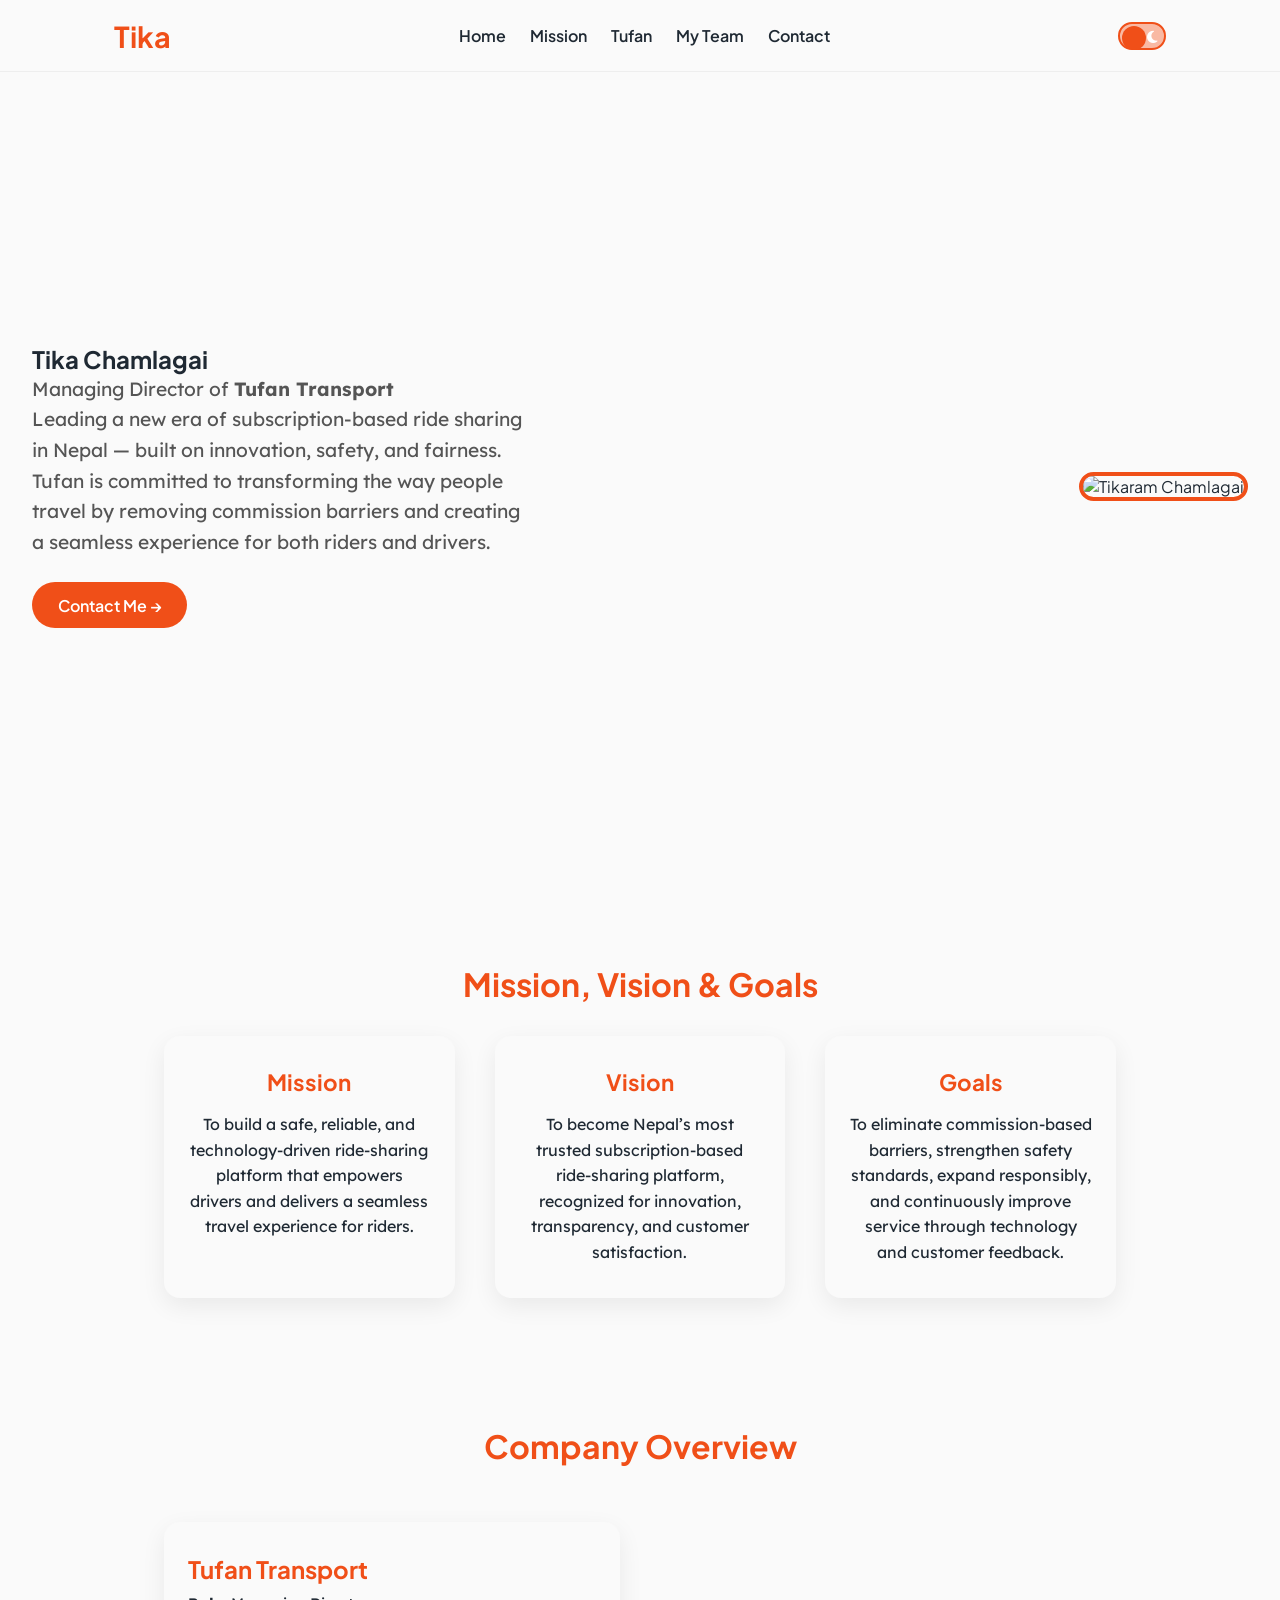
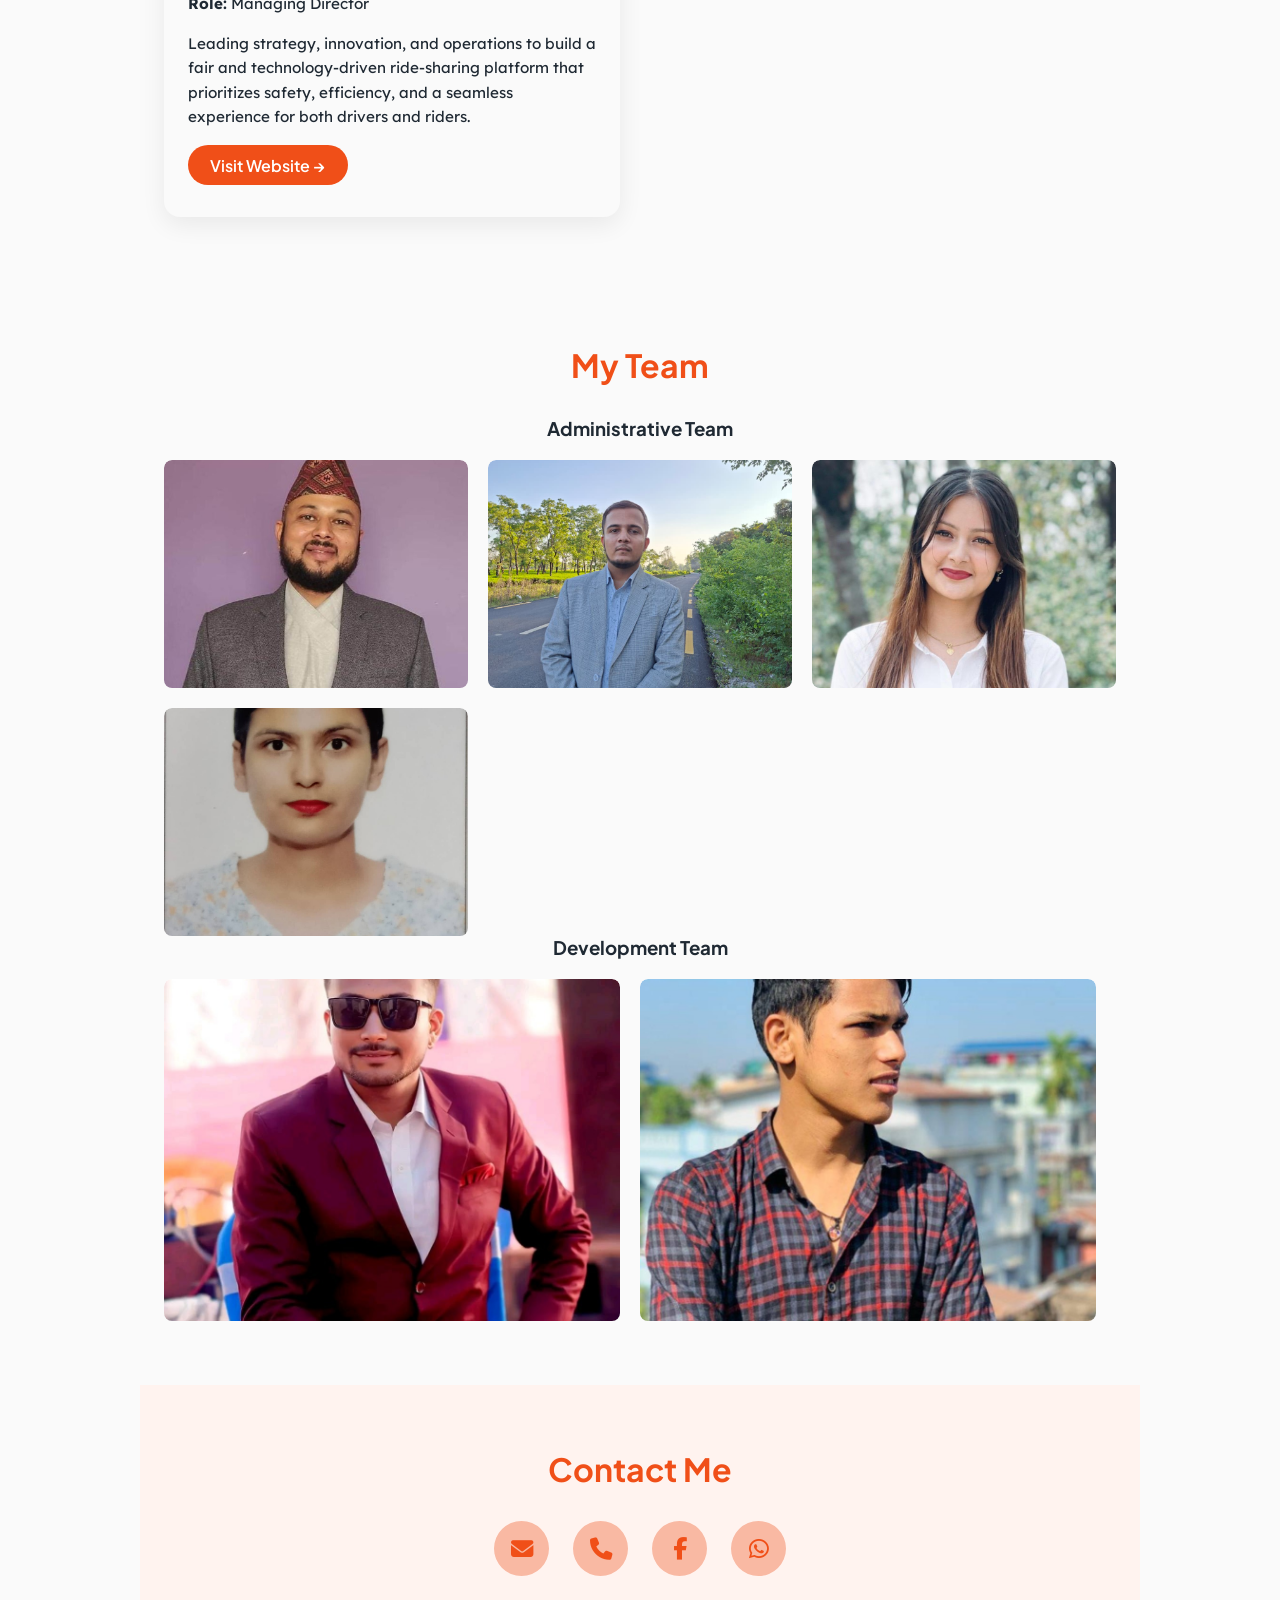
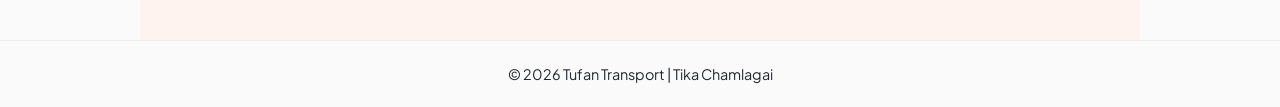
==== Tikaram-Portfolio/html/index.html @ cb4c6629 "Add files via upload" ====
<!DOCTYPE html>
<html lang="en">
<head>
<meta charset="UTF-8">
<meta name="viewport" content="width=device-width, initial-scale=1.0">
<title>Tika Chamlagai | Managing Director</title>

<link href="https://fonts.googleapis.com/css2?family=Plus+Jakarta+Sans:wght@400;600;700&family=Lexend:wght@400;500&display=swap" rel="stylesheet">

<link rel="stylesheet" href="https://cdnjs.cloudflare.com/ajax/libs/font-awesome/6.5.0/css/all.min.css">

<link rel="stylesheet" href="../css/style.css">
</head>

<body>

<header>
<nav class="navbar">

<a href="#home" class="logo">Tika</a>

<div class="menu-toggle" id="menu-toggle">
<span></span>
<span></span>
<span></span>
</div>

<ul class="nav-links" id="nav-links">

<li><a href="#home">Home</a></li>
<li><a href="#mission">Mission</a></li>
<li><a href="#admin">Tufan</a></li>
<li><a href="#team">My Team</a></li>
<li><a href="#contact">Contact</a></li>

<!-- MOBILE THEME TOGGLE -->
<li class="mobile-theme">
<div class="theme-toggle" id="theme-toggle">
<span class="sun"><i class="fas fa-sun"></i></span>
<span class="moon"><i class="fas fa-moon"></i></span>
<div class="toggle-circle"></div>
</div>
</li>

</ul>

<!-- DESKTOP THEME TOGGLE -->
<div class="theme-toggle desktop-toggle" id="theme-toggle">
<span class="sun"><i class="fas fa-sun"></i></span>
<span class="moon"><i class="fas fa-moon"></i></span>
<div class="toggle-circle"></div>
</div>

</nav>
</header>

<section id="home" class="hero-md">
<div class="hero-content">
<h1>Tika Chamlagai</h1>

<p class="hero-description">
Managing Director of <strong>Tufan Transport</strong><br>Leading a new era of subscription-based ride sharing in Nepal — built on innovation, safety, and fairness.

Tufan is committed to transforming the way people travel by removing commission barriers and creating a seamless experience for both riders and drivers.
</p>

<a href="#contact" class="hero-btn">Contact Me →</a>
</div>

<div class="hero-image">
<img src="../../images/tika.jpeg" alt="Tikaram Chamlagai">
</div>
</section>

<section id="mission" class="section reveal">

<h2>Mission, Vision & Goals</h2>

<div class="mission-grid">

<div class="mission-card">
<h3>Mission</h3>
<p>To build a safe, reliable, and technology-driven ride-sharing platform that empowers drivers and delivers a seamless travel experience for riders.</p>
</div>

<div class="mission-card">
<h3>Vision</h3>
<p>To become Nepal’s most trusted subscription-based ride-sharing platform, recognized for innovation, transparency, and customer satisfaction.</p>
</div>

<div class="mission-card">
<h3>Goals</h3>
<p>To eliminate commission-based barriers, strengthen safety standards, expand responsibly, and continuously improve service through technology and customer feedback.</p>
</div>

</div>
</section>

<section id="admin" class="section reveal">

<h2>Company Overview</h2>

<div class="admin-grid">

<div class="admin-card">
<h3>Tufan Transport</h3>

<p><strong>Role:</strong> Managing Director</p>

<p>
Leading strategy, innovation, and operations to build a fair and technology-driven ride-sharing platform that prioritizes safety, efficiency, and a seamless experience for both drivers and riders.
</p>

<a href="https://mytufan.com/" target="_blank" class="admin-btn">Visit Website →</a>

</div>

</div>
</section>

<section id="team" class="section reveal">
  <h2>My Team</h2>

  <!-- Administrative Team -->
  <h3>Administrative Team</h3>
  <div class="team-grid admin-team">
  
    <div class="team-card">
      <a href="bhuwan.html">
        <img src="../images/bhuwan.jpeg" alt="Bhuwan Nepal">
        <div class="team-info">
          <h4>Bhuwan Nepal</h4>
          <p>CEO</p>
        </div>
      </a>
    </div>
    <div class="team-card">
      <a href="chetan.html">
        <img src="../images/chetan.jpeg" alt="Chetan Chamlagain">
        <div class="team-info">
          <h4>Chetan Chamlagain</h4>
          <p>COO</p>
        </div>
      </a>
    </div>
    <div class="team-card">
      <a href="samikshya.html">
        <img src="../images/samikshya.jpeg" alt="Samikshya Chamlagain">
        <div class="team-info">
          <h4>Samikshya Chamlagain</h4>
          <p>CMO</p>
        </div>
      </a>
    </div>
    <div class="team-card">
      <a href="binu.html">
        <img src="../images/binu.jpeg" alt="Binu Upreti">
        <div class="team-info">
          <h4>Binu Upreti</h4>
          <p>Manager</p>
        </div>
      </a>
    </div>
  </div>

  <!-- Development Team -->
<h3>Development Team</h3>
<div class="team-grid dev-team">
  <div class="team-card">
    <a href="sandip.html">
      <img src="../images/sandip.jpeg" alt="Sandip Chapagain">
      <div class="team-info">
        <h4>Sandip Chapagain</h4>
        <p>C. T. O.</p>
      </div>
    </a>
  </div>
  <div class="team-card">
    <a href="alish.html">
      <img src="../images/alish.jpeg" alt="Alish Karki">
      <div class="team-info">
        <h4>Alish Karki</h4>
        <p>C. I. O.</p>
      </div>
    </a>
  </div>
  <div class="team-card"></div>
</div>
</section>

<section id="contact" class="section alt reveal">

<h2>Contact Me</h2>

<div class="contact-right">

<div class="contact-item">
<a href="mailto:info@mytufan.com" class="contact-icon">
<i class="fas fa-envelope"></i>
</a>
</div>

<div class="contact-item">
<a href="tel:+9779764879895" class="contact-icon">
<i class="fas fa-phone"></i>
</a>
</div>

<div class="contact-item">
<a href="https://www.facebook.com/tika.chamlagai.97067" target="_blank" class="contact-icon">
<i class="fab fa-facebook-f"></i>
</a>
</div>

<div class="contact-item">
<a href="https://wa.me/9779764879895" target="_blank" class="contact-icon">
<i class="fab fa-whatsapp"></i>
</a>
</div>

</div>
</section>

<footer>
<p>© 2026 Tufan Transport | Tika Chamlagai</p>
</footer>

<script src="../js/script.js"></script>

</body>
</html>
---- Tikaram-Portfolio/css/style.css ----
/* =====================================================
   1. VARIABLES
===================================================== */
:root {
    --brand: #F04F18;
    --light: #FAFAFA;
    --soft: #F9B9A3;
    --dark: #1f2933;
    --nav-height: 72px;
    --transition-speed: 0.4s;
}

/* =====================================================
   2. RESET & GLOBAL
===================================================== */
* {
    margin: 0;
    padding: 0;
    box-sizing: border-box;
}

html {
    scroll-behavior: smooth;
}

body {
    font-family: 'Plus Jakarta Sans', sans-serif;
    background: var(--light);
    color: var(--dark);
    padding-top: var(--nav-height);
    transition: background var(--transition-speed) ease, color var(--transition-speed) ease;
}

/* =====================================================
   3. NAVBAR
===================================================== */
header {
    position: fixed;
    top: 0;
    width: 100%;
    height: var(--nav-height);
    background: var(--light);
    border-bottom: 1px solid #eee;
    z-index: 1000;
    transition: background var(--transition-speed) ease, border-color var(--transition-speed) ease;
}

.navbar {
    height: 100%;
    max-width: 1100px;
    margin: auto;
    padding: 0 1.5rem;
    display: flex;
    align-items: center;
    justify-content: space-between;
}

.logo {
    color: var(--brand);
    font-weight: 700;
    font-size: 1.8rem;
    transition: color var(--transition-speed) ease;
}

/* Remove underline from logo link in navbar */
.navbar .logo {
  text-decoration: none;
  color: var(--brand);  /* keeps the logo color consistent with navbar */
  font-weight: 700; /* optional: makes it stand out */
}


/* NAV LINKS */
.nav-links {
    list-style: none;
    display: flex;
    gap: 1.5rem;
}

.nav-links a {
    text-decoration: none;
    color: var(--dark);
    font-weight: 600;
    position: relative;
    transition: color var(--transition-speed) ease;
}

.nav-links a::after {
    content: "";
    position: absolute;
    left: 0;
    bottom: -6px;
    width: 0;
    height: 2px;
    background: var(--brand);
    transition: width 0.3s ease;
}

.nav-links a:hover::after {
    width: 100%;
}

/* MOBILE MENU */
.menu-toggle {
    display: none;
    flex-direction: column;
    cursor: pointer;
}

.menu-toggle span {
    width: 26px;
    height: 3px;
    background: var(--brand);
    margin: 4px 0;
}

/* =====================================================
   HERO SECTION
===================================================== */
/* ============================
   HERO SECTION
============================ */
.hero-md {
  min-height: calc(100vh - var(--nav-height));
  display: flex;
  flex-direction: row;
  justify-content: space-between;
  align-items: center;
  gap: 2rem;               /* reduced gap */
  padding: 3rem 2rem;      /* balanced padding */
}

/* Content */
.hero-content {
  flex: 1;
}

.hero h1 {
  font-size: clamp(2rem, 5vw, 3rem); /* responsive scaling */
  margin-bottom: 1rem;
  line-height: 1.2;
}

.hero-description {
  font-family: 'Lexend', sans-serif;
  font-size: clamp(1rem, 2.5vw, 1.2rem);
  margin-bottom: 1.5rem;
  max-width: 500px;
  line-height: 1.6;
  color: var(--text-secondary, #555);
}

/* Button */
.hero-btn {
  display: inline-block;
  padding: 0.8rem 1.6rem;
  background: var(--brand);
  color: #fff;
  font-weight: 600;
  border-radius: 30px;
  text-decoration: none;
  transition: all 0.3s ease;
}

.hero-btn:hover {
  background: #d84312;
  transform: translateY(-3px);
  box-shadow: 0 8px 25px rgba(240, 79, 24, 0.4);
}

/* Image */
.hero-image img {
  width: clamp(220px, 30vw, 320px); /* responsive scaling */
  border-radius: 16px;
  border: 4px solid var(--brand);
  object-fit: cover;
  transition: transform 0.4s ease, box-shadow 0.4s ease;
}

.hero-image img:hover {
  transform: scale(1.05);
  box-shadow: 0 15px 40px rgba(240, 79, 24, 0.35);
}

/* Responsive adjustments */
@media (max-width: 992px) {
  .hero-md {
    flex-direction: column;
    text-align: center;
    gap: 1.5rem;
    padding: 2.5rem 1.5rem;
  }

  .hero-content {
    order: 2; /* text below image */
  }

  .hero-image {
    order: 1;
  }

  .hero h1 {
    font-size: 2.2rem;
  }

  .hero-description {
    font-size: 1rem;
    margin: 0 auto 1.5rem;
  }
}

@media (max-width: 576px) {
  .hero-md {
    padding: 2rem 1rem;
    gap: 1rem;
  }

  .hero h1 {
    font-size: 1.8rem;
  }

  .hero-description {
    font-size: 0.95rem;
  }

  .hero-btn {
    padding: 0.6rem 1.2rem;
    font-size: 0.9rem;
  }

  .hero-image img {
    width: 180px;
  }
}

/* =====================================================
   5. SECTION TITLES
===================================================== */
.section {
    max-width: 1000px;
    margin: auto;
    padding: 4rem 1.5rem;
    text-align: center;
}

.section h2 {
    color: var(--brand);
    margin-bottom: 2rem;
    font-size: 2rem;
    transition: color var(--transition-speed) ease;
}

.alt {
    background: #fff3ef;
    transition: background var(--transition-speed) ease;
}

/* =====================================================
   6. MISSION / VISION / GOALS GRID
===================================================== */
.mission-grid {
    display: grid;
    grid-template-columns: repeat(3, 1fr);
    gap: 2.5rem;
    margin-top: 2rem;
}

.mission-card {
    background: var(--light);
    border-radius: 16px;
    padding: 2rem 1.5rem;
    box-shadow: 0 8px 25px rgba(0, 0, 0, 0.07);
    transition: transform 0.4s ease, box-shadow 0.4s ease, background 0.4s ease;
    text-align: center;
    cursor: default;
}

.mission-card h3 {
    color: var(--brand);
    font-size: 1.4rem;
    margin-bottom: 1rem;
}

.mission-card p {
    font-family: 'Lexend', sans-serif;
    font-size: 1rem;
    line-height: 1.6;
    color: var(--dark);
}

/* Hover effect */
.mission-card:hover {
    transform: translateY(-8px) scale(1.02);
    box-shadow: 0 15px 35px rgba(240, 79, 24, 0.25);
}

/* =====================================================
   7. ADMIN GRID
===================================================== */
.admin-grid {
    display: grid;
    grid-template-columns: repeat(2, 1fr);
    gap: 2.5rem;
    max-width: 1000px;
    margin: 0 auto;
    padding-top: 1.5rem;
}

.admin-card {
    background: var(--light);
    border-radius: 16px;
    padding: 2rem 1.5rem;
    box-shadow: 0 8px 25px rgba(0, 0, 0, 0.07);
    transition: transform 0.4s ease, box-shadow 0.4s ease, background 0.4s ease;
    text-align: left;
}

.admin-card:hover {
    transform: translateY(-8px) scale(1.02);
    box-shadow: 0 15px 35px rgba(240, 79, 24, 0.3);
}

.admin-card h3 {
    color: var(--brand);
    font-size: 1.5rem;
    margin-bottom: 0.5rem;
}

.admin-card p {
    font-family: 'Lexend', sans-serif;
    font-size: 0.95rem;
    line-height: 1.6;
    color: var(--dark);
    margin-bottom: 1rem;
}

.admin-btn {
    display: inline-block;
    padding: 0.6rem 1.4rem;
    background: var(--brand);
    color: #fff;
    font-weight: 600;
    border-radius: 30px;
    text-decoration: none;
    transition: all 0.3s ease;
}

.admin-btn:hover {
    background: #d84312;
    transform: translateY(-3px);
    box-shadow: 0 8px 25px rgba(240, 79, 24, 0.4);
}

/* =====================================================
   8. CONTACT SECTION
===================================================== */
.contact-right {
    display: flex;
    align-items: center;
    gap: 1.5rem;
    justify-content: center;
    flex-wrap: wrap;
    margin-top: 2rem;
}

.contact-icon {
    width: 55px;
    height: 55px;
    border-radius: 50%;
    background: var(--soft);
    display: flex;
    align-items: center;
    justify-content: center;
    color: var(--brand);
    font-size: 1.4rem;
    transition: all 0.4s ease;
    border: 2px solid transparent;
    text-decoration: none;
}

.contact-icon:hover {
    background: var(--brand);
    color: #fff;
    transform: translateY(-4px) scale(1.05);
    box-shadow: 0 10px 25px rgba(240, 79, 24, 0.35);
}

/* =====================================================
   9. FOOTER
===================================================== */
footer {
    text-align: center;
    padding: 1.5rem;
    background: var(--light);
    border-top: 1px solid #eee;
    font-size: 0.9rem;
    transition: background var(--transition-speed) ease;
}

/* =====================================================
   10. DARK MODE
===================================================== */
body.dark {
    --light: #1f2933;
    --soft: #2e3a4a;
    --brand: #F04F18;
    --dark: #FAFAFA;
}

body.dark header {
    background: var(--dark);
    border-bottom: 1px solid #444;
}

body.dark .nav-links a {
    color: var(--dark);
}

body.dark .mission-card,
body.dark .admin-card {
    background: var(--soft);
    box-shadow: 0 8px 25px rgba(0, 0, 0, 0.15);
}

body.dark footer {
    background: var(--dark);
    border-top: 1px solid #444;
}

body.dark .contact-icon {
    background: var(--soft);
    color: var(--brand);
}

body.dark .contact-icon:hover {
    background: var(--brand);
    color: #fff;
}

/* =====================================================
   11. THEME TOGGLE
===================================================== */
.theme-toggle {
    display: flex;
    align-items: center;
    justify-content: center;
    width: 48px;
    height: 28px;
    background: var(--soft);
    border-radius: 14px;
    position: relative;
    cursor: pointer;
    border: 2px solid var(--brand);
    transition: all 0.3s ease;
}

.theme-toggle span {
    position: absolute;
    top: 50%;
    transform: translateY(-50%);
    font-size: 14px;
}

.theme-toggle .sun {
    left: 6px;
    color: #facc15;
}

.theme-toggle .moon {
    right: 6px;
    color: #ffffff;
}

.theme-toggle .toggle-circle {
    position: absolute;
    top: 2px;
    left: 2px;
    width: 24px;
    height: 24px;
    background: var(--brand);
    border-radius: 50%;
    transition: all 0.3s ease;
}

body.dark .theme-toggle .toggle-circle {
    left: 22px;
}

/* =====================================================
   12. RESPONSIVE
===================================================== */
@media (max-width: 900px) {
    .hero-md {
        flex-direction: column;
        text-align: center;
    }

    .hero-description {
        max-width: 100%;
    }

    .mission-grid,
    .admin-grid {
        grid-template-columns: 1fr;
    }
}

@media (max-width: 768px) {
    .menu-toggle {
        display: flex;
    }

    .nav-links {
        position: absolute;
        top: var(--nav-height);
        right: 0;
        width: 100%;
        background: var(--light);
        flex-direction: column;
        display: none;
        text-align: center;
        border-bottom: 1px solid #eee;
    }

    .nav-links.show {
        display: flex;
    }

    .nav-links li {
        padding: 1rem 0;
    }
}
/* NAVBAR LINKS DARK MODE */
body.dark header {
    background: #1f2933; /* dark header */
    border-bottom: 1px solid #444;
}

body.dark .nav-links a {
    color: #FAFAFA; /* links should be visible in dark */
}

body.dark .nav-links a:hover::after {
    background: #F04F18; /* brand accent stays */
}

/* CONTACT SECTION DARK MODE */
body.dark #contact {
    background: #1f2933; /* dark background for entire section */
    color: #FAFAFA;      /* text color */
}

body.dark .contact-right {
    background: transparent; /* keep flexible */
    gap: 1.5rem;
}

body.dark .contact-icon {
    background: #2e3a4a; /* dark circle */
    color: #F04F18;      /* brand color */
    border: 2px solid transparent;
}

body.dark .contact-icon:hover {
    background: #F04F18; /* brand accent on hover */
    color: #fff;          /* text/icon turns white */
    transform: translateY(-4px);
    box-shadow: 0 8px 20px rgba(240, 79, 24, 0.35);
}

/* FOOTER DARK MODE */
body.dark footer {
    background: #1f2933; /* dark background */
    border-top: 1px solid #444; /* subtle top border */
    color: #FAFAFA; /* text color */
    text-align: center;
    padding: 1.2rem;
    font-size: 0.9rem;
}

body.dark .theme-toggle {
    background: #2e3a4a; /* slightly darker background */
    border: 2px solid #F04F18;
}

body.dark .theme-toggle .toggle-circle {
    left: 22px; /* already moves circle to right */
}


/* MOBILE THEME TOGGLE */
.mobile-theme{
display:none;
justify-content:center;
padding:1rem 0;
}

/* DESKTOP TOGGLE */
.desktop-toggle{
display:flex;
}

/* MOBILE BEHAVIOR */
@media (max-width:768px){

.desktop-toggle{
display:none;
}

.mobile-theme{
display:flex;
}

}


/* ============================
   Team Section
============================ */
.team-grid {
  display: grid;
  gap: 20px;
  margin-top: 20px;
  grid-template-columns: repeat(auto-fit, minmax(250px, 1fr));
}

/* Admin team: 3 per row on desktop */
.admin-team {
  grid-template-columns: repeat(auto-fit, minmax(250px, 1fr));
}

/* Dev team: 2 per row on desktop */
.dev-team {
  grid-template-columns: repeat(auto-fit, minmax(250px, 1fr));
  display: flex;
  justify-content: center;
}

/* Team Card */
.team-card {
  position: relative;
  overflow: hidden;
  border-radius: 8px;
  text-align: center;
  background: var(--card-bg, #fff);
  transition: transform 0.3s ease;
}

.team-card img {
  width: 100%;
  aspect-ratio: 4 / 3;        /* keeps consistent proportions */
  object-fit: cover;          /* crop images nicely */
  display: block;
  border-radius: 8px 8px 0 0;
  transition: transform 0.3s ease;
}

.team-card:hover {
  transform: translateY(-5px);
}

.team-card:hover img {
  transform: scale(1.05);
}

/* Hover info overlay */
.team-info {
  position: absolute;
  bottom: 0;
  left: 0;
  right: 0;
  background: rgba(0,0,0,0.7);
  color: #fff;
  padding: 10px;
  opacity: 0;
  transition: opacity 0.3s ease;
}

.team-card:hover .team-info {
  opacity: 1;
}

/* Dark mode support */
body.dark .team-card {
  background: #1e1e1e;
}

body.dark .team-info {
  background: rgba(255,255,255,0.1);
  color: #fff;
}

/* Responsive adjustments */
@media (max-width: 768px) {
  .admin-team,
  .dev-team {
    grid-template-columns: repeat(auto-fit, minmax(200px, 1fr));
  }

  .team-card img {
    height: 200px; /* optional if you want fixed height */
  }
}

@media (max-width: 480px) {
  .admin-team,
  .dev-team {
    grid-template-columns: 1fr; /* stack cards vertically */
  }

  .team-card img {
    height: 150px; /* optional if you want fixed height */
  }
}
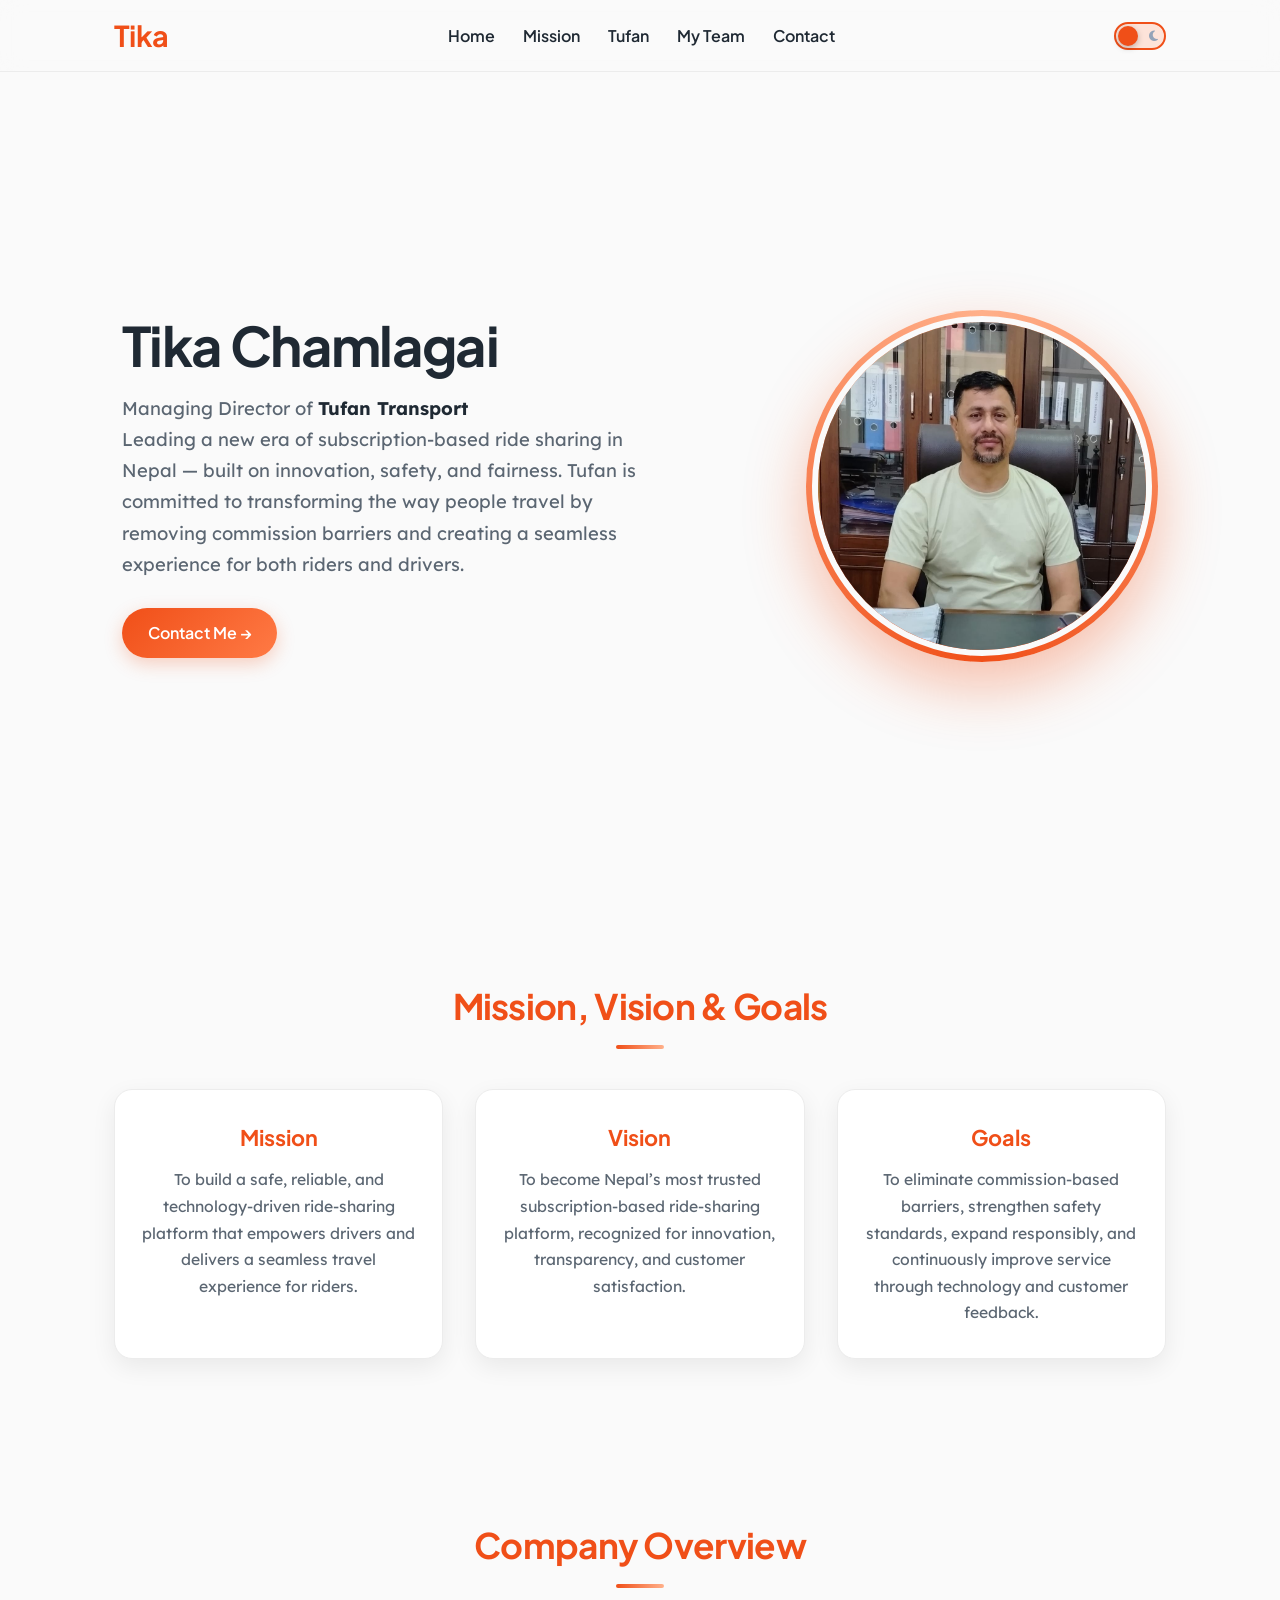
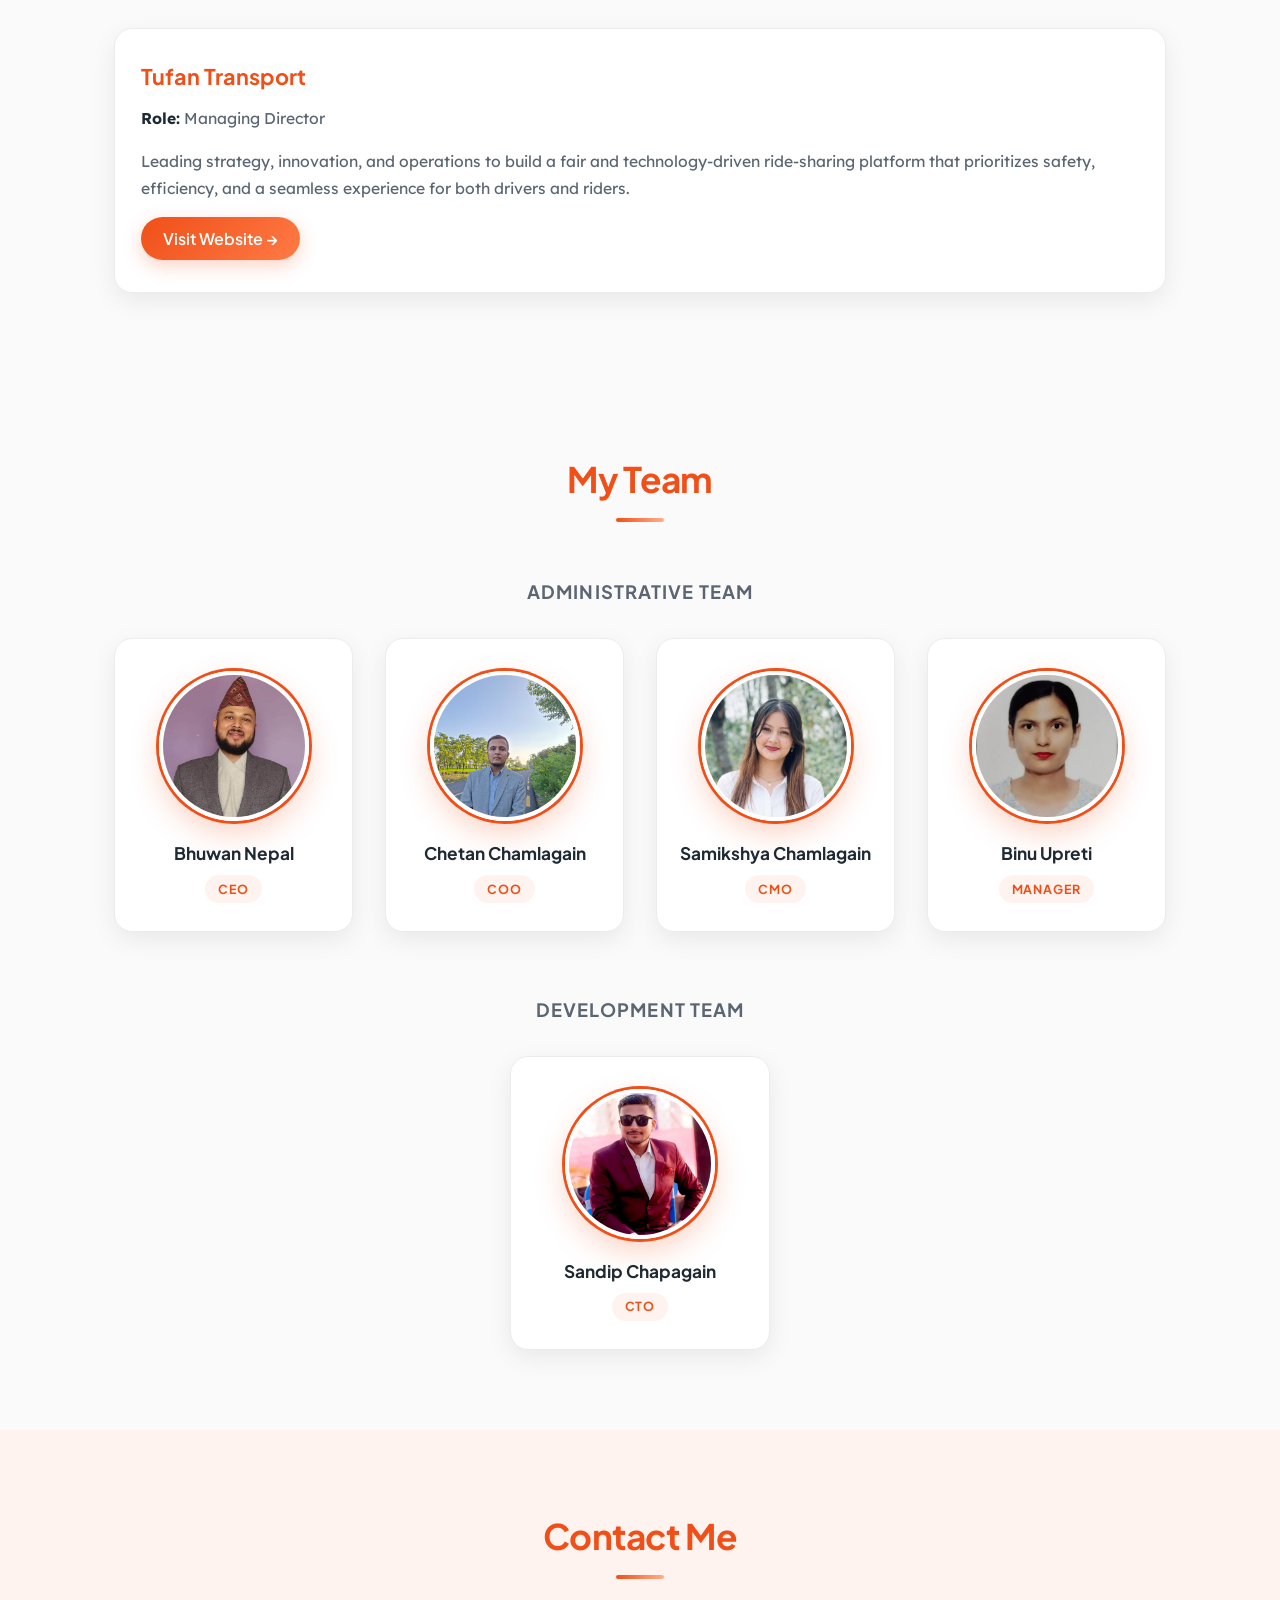
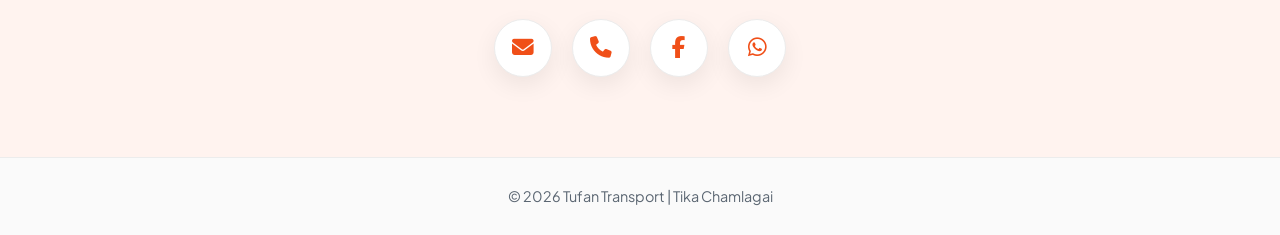
==== commit 72e7025d: "#ok" ====
--- a/Tikaram-Portfolio/html/index.html
+++ b/Tikaram-Portfolio/html/index.html
@@ -1,231 +1,225 @@
-<!DOCTYPE html>
-<html lang="en">
-<head>
-<meta charset="UTF-8">
-<meta name="viewport" content="width=device-width, initial-scale=1.0">
-<title>Tika Chamlagai | Managing Director</title>
-
-<link href="https://fonts.googleapis.com/css2?family=Plus+Jakarta+Sans:wght@400;600;700&family=Lexend:wght@400;500&display=swap" rel="stylesheet">
-
-<link rel="stylesheet" href="https://cdnjs.cloudflare.com/ajax/libs/font-awesome/6.5.0/css/all.min.css">
-
-<link rel="stylesheet" href="../css/style.css">
-</head>
-
-<body>
-
-<header>
-<nav class="navbar">
-
-<a href="#home" class="logo">Tika</a>
-
-<div class="menu-toggle" id="menu-toggle">
-<span></span>
-<span></span>
-<span></span>
-</div>
-
-<ul class="nav-links" id="nav-links">
-
-<li><a href="#home">Home</a></li>
-<li><a href="#mission">Mission</a></li>
-<li><a href="#admin">Tufan</a></li>
-<li><a href="#team">My Team</a></li>
-<li><a href="#contact">Contact</a></li>
-
-<!-- MOBILE THEME TOGGLE -->
-<li class="mobile-theme">
-<div class="theme-toggle" id="theme-toggle">
-<span class="sun"><i class="fas fa-sun"></i></span>
-<span class="moon"><i class="fas fa-moon"></i></span>
-<div class="toggle-circle"></div>
-</div>
-</li>
-
-</ul>
-
-<!-- DESKTOP THEME TOGGLE -->
-<div class="theme-toggle desktop-toggle" id="theme-toggle">
-<span class="sun"><i class="fas fa-sun"></i></span>
-<span class="moon"><i class="fas fa-moon"></i></span>
-<div class="toggle-circle"></div>
-</div>
-
-</nav>
-</header>
-
-<section id="home" class="hero-md">
-<div class="hero-content">
-<h1>Tika Chamlagai</h1>
-
-<p class="hero-description">
-Managing Director of <strong>Tufan Transport</strong><br>Leading a new era of subscription-based ride sharing in Nepal — built on innovation, safety, and fairness.
-
-Tufan is committed to transforming the way people travel by removing commission barriers and creating a seamless experience for both riders and drivers.
-</p>
-
-<a href="#contact" class="hero-btn">Contact Me →</a>
-</div>
-
-<div class="hero-image">
-<img src="../../images/tika.jpeg" alt="Tikaram Chamlagai">
-</div>
-</section>
-
-<section id="mission" class="section reveal">
-
-<h2>Mission, Vision & Goals</h2>
-
-<div class="mission-grid">
-
-<div class="mission-card">
-<h3>Mission</h3>
-<p>To build a safe, reliable, and technology-driven ride-sharing platform that empowers drivers and delivers a seamless travel experience for riders.</p>
-</div>
-
-<div class="mission-card">
-<h3>Vision</h3>
-<p>To become Nepal’s most trusted subscription-based ride-sharing platform, recognized for innovation, transparency, and customer satisfaction.</p>
-</div>
-
-<div class="mission-card">
-<h3>Goals</h3>
-<p>To eliminate commission-based barriers, strengthen safety standards, expand responsibly, and continuously improve service through technology and customer feedback.</p>
-</div>
-
-</div>
-</section>
-
-<section id="admin" class="section reveal">
-
-<h2>Company Overview</h2>
-
-<div class="admin-grid">
-
-<div class="admin-card">
-<h3>Tufan Transport</h3>
-
-<p><strong>Role:</strong> Managing Director</p>
-
-<p>
-Leading strategy, innovation, and operations to build a fair and technology-driven ride-sharing platform that prioritizes safety, efficiency, and a seamless experience for both drivers and riders.
-</p>
-
-<a href="https://mytufan.com/" target="_blank" class="admin-btn">Visit Website →</a>
-
-</div>
-
-</div>
-</section>
-
-<section id="team" class="section reveal">
-  <h2>My Team</h2>
-
-  <!-- Administrative Team -->
-  <h3>Administrative Team</h3>
-  <div class="team-grid admin-team">
-  
-    <div class="team-card">
-      <a href="bhuwan.html">
-        <img src="../images/bhuwan.jpeg" alt="Bhuwan Nepal">
-        <div class="team-info">
-          <h4>Bhuwan Nepal</h4>
-          <p>CEO</p>
-        </div>
-      </a>
-    </div>
-    <div class="team-card">
-      <a href="chetan.html">
-        <img src="../images/chetan.jpeg" alt="Chetan Chamlagain">
-        <div class="team-info">
-          <h4>Chetan Chamlagain</h4>
-          <p>COO</p>
-        </div>
-      </a>
-    </div>
-    <div class="team-card">
-      <a href="samikshya.html">
-        <img src="../images/samikshya.jpeg" alt="Samikshya Chamlagain">
-        <div class="team-info">
-          <h4>Samikshya Chamlagain</h4>
-          <p>CMO</p>
-        </div>
-      </a>
-    </div>
-    <div class="team-card">
-      <a href="binu.html">
-        <img src="../images/binu.jpeg" alt="Binu Upreti">
-        <div class="team-info">
-          <h4>Binu Upreti</h4>
-          <p>Manager</p>
-        </div>
-      </a>
-    </div>
-  </div>
-
-  <!-- Development Team -->
-<h3>Development Team</h3>
-<div class="team-grid dev-team">
-  <div class="team-card">
-    <a href="sandip.html">
-      <img src="../images/sandip.jpeg" alt="Sandip Chapagain">
-      <div class="team-info">
-        <h4>Sandip Chapagain</h4>
-        <p>C. T. O.</p>
-      </div>
-    </a>
-  </div>
-  <div class="team-card">
-    <a href="alish.html">
-      <img src="../images/alish.jpeg" alt="Alish Karki">
-      <div class="team-info">
-        <h4>Alish Karki</h4>
-        <p>C. I. O.</p>
-      </div>
-    </a>
-  </div>
-  <div class="team-card"></div>
-</div>
-</section>
-
-<section id="contact" class="section alt reveal">
-
-<h2>Contact Me</h2>
-
-<div class="contact-right">
-
-<div class="contact-item">
-<a href="mailto:info@mytufan.com" class="contact-icon">
-<i class="fas fa-envelope"></i>
-</a>
-</div>
-
-<div class="contact-item">
-<a href="tel:+9779764879895" class="contact-icon">
-<i class="fas fa-phone"></i>
-</a>
-</div>
-
-<div class="contact-item">
-<a href="https://www.facebook.com/tika.chamlagai.97067" target="_blank" class="contact-icon">
-<i class="fab fa-facebook-f"></i>
-</a>
-</div>
-
-<div class="contact-item">
-<a href="https://wa.me/9779764879895" target="_blank" class="contact-icon">
-<i class="fab fa-whatsapp"></i>
-</a>
-</div>
-
-</div>
-</section>
-
-<footer>
-<p>© 2026 Tufan Transport | Tika Chamlagai</p>
-</footer>
-
-<script src="../js/script.js"></script>
-
-</body>
+<!DOCTYPE html>
+<html lang="en">
+<head>
+<meta charset="UTF-8">
+<script>try{if(localStorage.getItem("theme")==="dark")document.documentElement.classList.add("dark")}catch(e){}</script>
+<meta name="viewport" content="width=device-width, initial-scale=1.0">
+<title>Tika Chamlagai | Managing Director</title>
+<meta name="description" content="Tika Chamlagai, Managing Director of Tufan Transport, building Nepal's subscription-based ride-sharing platform.">
+
+<link rel="preconnect" href="https://fonts.googleapis.com">
+<link rel="preconnect" href="https://fonts.gstatic.com" crossorigin>
+<link href="https://fonts.googleapis.com/css2?family=Plus+Jakarta+Sans:wght@400;600;700&family=Lexend:wght@400;500&display=swap" rel="stylesheet">
+
+<link rel="stylesheet" href="https://cdnjs.cloudflare.com/ajax/libs/font-awesome/6.5.0/css/all.min.css">
+
+<link rel="stylesheet" href="../css/style.css">
+</head>
+
+<body>
+
+<header>
+<nav class="navbar">
+
+<a href="#home" class="logo">Tika</a>
+
+<button class="menu-toggle" id="menu-toggle" type="button" aria-label="Toggle menu" aria-expanded="false" aria-controls="nav-links">
+<span></span>
+<span></span>
+<span></span>
+</button>
+
+<ul class="nav-links" id="nav-links">
+
+<li><a href="#home">Home</a></li>
+<li><a href="#mission">Mission</a></li>
+<li><a href="#admin">Tufan</a></li>
+<li><a href="#team">My Team</a></li>
+<li><a href="#contact">Contact</a></li>
+
+<!-- MOBILE THEME TOGGLE -->
+<li class="mobile-theme">
+<div class="theme-toggle" role="button" tabindex="0" aria-label="Toggle dark mode">
+<span class="sun"><i class="fas fa-sun"></i></span>
+<span class="moon"><i class="fas fa-moon"></i></span>
+<div class="toggle-circle"></div>
+</div>
+</li>
+
+</ul>
+
+<!-- DESKTOP THEME TOGGLE -->
+<div class="theme-toggle desktop-toggle" role="button" tabindex="0" aria-label="Toggle dark mode">
+<span class="sun"><i class="fas fa-sun"></i></span>
+<span class="moon"><i class="fas fa-moon"></i></span>
+<div class="toggle-circle"></div>
+</div>
+
+</nav>
+</header>
+
+<section id="home" class="hero-md">
+<div class="hero-content">
+<h1>Tika Chamlagai</h1>
+
+<p class="hero-description">
+Managing Director of <strong>Tufan Transport</strong><br>Leading a new era of subscription-based ride sharing in Nepal — built on innovation, safety, and fairness.
+
+Tufan is committed to transforming the way people travel by removing commission barriers and creating a seamless experience for both riders and drivers.
+</p>
+
+<a href="#contact" class="hero-btn">Contact Me →</a>
+</div>
+
+<div class="hero-image">
+<img fetchpriority="high" src="../images/tika.jpeg?v=2" alt="Tika Chamlagai">
+</div>
+</section>
+
+<section id="mission" class="section reveal">
+
+<h2>Mission, Vision & Goals</h2>
+
+<div class="mission-grid">
+
+<div class="mission-card">
+<h3>Mission</h3>
+<p>To build a safe, reliable, and technology-driven ride-sharing platform that empowers drivers and delivers a seamless travel experience for riders.</p>
+</div>
+
+<div class="mission-card">
+<h3>Vision</h3>
+<p>To become Nepal’s most trusted subscription-based ride-sharing platform, recognized for innovation, transparency, and customer satisfaction.</p>
+</div>
+
+<div class="mission-card">
+<h3>Goals</h3>
+<p>To eliminate commission-based barriers, strengthen safety standards, expand responsibly, and continuously improve service through technology and customer feedback.</p>
+</div>
+
+</div>
+</section>
+
+<section id="admin" class="section reveal">
+
+<h2>Company Overview</h2>
+
+<div class="admin-grid">
+
+<div class="admin-card">
+<h3>Tufan Transport</h3>
+
+<p><strong>Role:</strong> Managing Director</p>
+
+<p>
+Leading strategy, innovation, and operations to build a fair and technology-driven ride-sharing platform that prioritizes safety, efficiency, and a seamless experience for both drivers and riders.
+</p>
+
+<a href="https://mytufan.com/" target="_blank" rel="noopener" class="admin-btn">Visit Website →</a>
+
+</div>
+
+</div>
+</section>
+
+<section id="team" class="section reveal">
+  <h2>My Team</h2>
+
+  <!-- Administrative Team -->
+  <h3>Administrative Team</h3>
+  <div class="team-grid admin-team">
+  
+    <div class="team-card">
+      <a href="bhuwan.html">
+        <img src="../images/bhuwan.jpeg?v=2" loading="lazy" alt="Bhuwan Nepal">
+        <div class="team-info">
+          <h4>Bhuwan Nepal</h4>
+          <p>CEO</p>
+        </div>
+      </a>
+    </div>
+    <div class="team-card">
+      <a href="chetan.html">
+        <img src="../images/chetan.jpeg" loading="lazy" alt="Chetan Chamlagain">
+        <div class="team-info">
+          <h4>Chetan Chamlagain</h4>
+          <p>COO</p>
+        </div>
+      </a>
+    </div>
+    <div class="team-card">
+      <a href="samikshya.html">
+        <img src="../images/samikshya.jpeg?v=2" loading="lazy" alt="Samikshya Chamlagain">
+        <div class="team-info">
+          <h4>Samikshya Chamlagain</h4>
+          <p>CMO</p>
+        </div>
+      </a>
+    </div>
+    <div class="team-card">
+      <a href="binu.html">
+        <img src="../images/binu.jpeg?v=2" loading="lazy" alt="Binu Upreti">
+        <div class="team-info">
+          <h4>Binu Upreti</h4>
+          <p>Manager</p>
+        </div>
+      </a>
+    </div>
+  </div>
+
+  <!-- Development Team -->
+<h3>Development Team</h3>
+<div class="team-grid dev-team">
+  <div class="team-card">
+    <a href="sandip.html">
+      <img src="../images/sandip.jpeg?v=2" loading="lazy" alt="Sandip Chapagain">
+      <div class="team-info">
+        <h4>Sandip Chapagain</h4>
+        <p>CTO</p>
+      </div>
+    </a>
+  </div>
+</div>
+</section>
+
+<section id="contact" class="section alt reveal">
+
+<h2>Contact Me</h2>
+
+<div class="contact-right">
+
+<div class="contact-item">
+<a href="mailto:info@mytufan.com" class="contact-icon">
+<i class="fas fa-envelope"></i>
+</a>
+</div>
+
+<div class="contact-item">
+<a href="tel:+9779764879895" class="contact-icon">
+<i class="fas fa-phone"></i>
+</a>
+</div>
+
+<div class="contact-item">
+<a href="https://www.facebook.com/tika.chamlagai.97067" target="_blank" rel="noopener" class="contact-icon">
+<i class="fab fa-facebook-f"></i>
+</a>
+</div>
+
+<div class="contact-item">
+<a href="https://wa.me/9779764879895" target="_blank" rel="noopener" class="contact-icon">
+<i class="fab fa-whatsapp"></i>
+</a>
+</div>
+
+</div>
+</section>
+
+<footer>
+<p>© 2026 Tufan Transport | Tika Chamlagai</p>
+</footer>
+
+<script src="../js/script.js"></script>
+
+</body>
 </html>
--- a/Tikaram-Portfolio/css/style.css
+++ b/Tikaram-Portfolio/css/style.css
@@ -1,714 +1,796 @@
-/* =====================================================
-   1. VARIABLES
-===================================================== */
-:root {
-    --brand: #F04F18;
-    --light: #FAFAFA;
-    --soft: #F9B9A3;
-    --dark: #1f2933;
-    --nav-height: 72px;
-    --transition-speed: 0.4s;
-}
-
-/* =====================================================
-   2. RESET & GLOBAL
-===================================================== */
-* {
-    margin: 0;
-    padding: 0;
-    box-sizing: border-box;
-}
-
-html {
-    scroll-behavior: smooth;
-}
-
-body {
-    font-family: 'Plus Jakarta Sans', sans-serif;
-    background: var(--light);
-    color: var(--dark);
-    padding-top: var(--nav-height);
-    transition: background var(--transition-speed) ease, color var(--transition-speed) ease;
-}
-
-/* =====================================================
-   3. NAVBAR
-===================================================== */
-header {
-    position: fixed;
-    top: 0;
-    width: 100%;
-    height: var(--nav-height);
-    background: var(--light);
-    border-bottom: 1px solid #eee;
-    z-index: 1000;
-    transition: background var(--transition-speed) ease, border-color var(--transition-speed) ease;
-}
-
-.navbar {
-    height: 100%;
-    max-width: 1100px;
-    margin: auto;
-    padding: 0 1.5rem;
-    display: flex;
-    align-items: center;
-    justify-content: space-between;
-}
-
-.logo {
-    color: var(--brand);
-    font-weight: 700;
-    font-size: 1.8rem;
-    transition: color var(--transition-speed) ease;
-}
-
-/* Remove underline from logo link in navbar */
-.navbar .logo {
-  text-decoration: none;
-  color: var(--brand);  /* keeps the logo color consistent with navbar */
-  font-weight: 700; /* optional: makes it stand out */
-}
-
-
-/* NAV LINKS */
-.nav-links {
-    list-style: none;
-    display: flex;
-    gap: 1.5rem;
-}
-
-.nav-links a {
-    text-decoration: none;
-    color: var(--dark);
-    font-weight: 600;
-    position: relative;
-    transition: color var(--transition-speed) ease;
-}
-
-.nav-links a::after {
-    content: "";
-    position: absolute;
-    left: 0;
-    bottom: -6px;
-    width: 0;
-    height: 2px;
-    background: var(--brand);
-    transition: width 0.3s ease;
-}
-
-.nav-links a:hover::after {
-    width: 100%;
-}
-
-/* MOBILE MENU */
-.menu-toggle {
-    display: none;
-    flex-direction: column;
-    cursor: pointer;
-}
-
-.menu-toggle span {
-    width: 26px;
-    height: 3px;
-    background: var(--brand);
-    margin: 4px 0;
-}
-
-/* =====================================================
-   HERO SECTION
-===================================================== */
-/* ============================
-   HERO SECTION
-============================ */
-.hero-md {
-  min-height: calc(100vh - var(--nav-height));
-  display: flex;
-  flex-direction: row;
-  justify-content: space-between;
-  align-items: center;
-  gap: 2rem;               /* reduced gap */
-  padding: 3rem 2rem;      /* balanced padding */
-}
-
-/* Content */
-.hero-content {
-  flex: 1;
-}
-
-.hero h1 {
-  font-size: clamp(2rem, 5vw, 3rem); /* responsive scaling */
-  margin-bottom: 1rem;
-  line-height: 1.2;
-}
-
-.hero-description {
-  font-family: 'Lexend', sans-serif;
-  font-size: clamp(1rem, 2.5vw, 1.2rem);
-  margin-bottom: 1.5rem;
-  max-width: 500px;
-  line-height: 1.6;
-  color: var(--text-secondary, #555);
-}
-
-/* Button */
-.hero-btn {
-  display: inline-block;
-  padding: 0.8rem 1.6rem;
-  background: var(--brand);
-  color: #fff;
-  font-weight: 600;
-  border-radius: 30px;
-  text-decoration: none;
-  transition: all 0.3s ease;
-}
-
-.hero-btn:hover {
-  background: #d84312;
-  transform: translateY(-3px);
-  box-shadow: 0 8px 25px rgba(240, 79, 24, 0.4);
-}
-
-/* Image */
-.hero-image img {
-  width: clamp(220px, 30vw, 320px); /* responsive scaling */
-  border-radius: 16px;
-  border: 4px solid var(--brand);
-  object-fit: cover;
-  transition: transform 0.4s ease, box-shadow 0.4s ease;
-}
-
-.hero-image img:hover {
-  transform: scale(1.05);
-  box-shadow: 0 15px 40px rgba(240, 79, 24, 0.35);
-}
-
-/* Responsive adjustments */
-@media (max-width: 992px) {
-  .hero-md {
-    flex-direction: column;
-    text-align: center;
-    gap: 1.5rem;
-    padding: 2.5rem 1.5rem;
-  }
-
-  .hero-content {
-    order: 2; /* text below image */
-  }
-
-  .hero-image {
-    order: 1;
-  }
-
-  .hero h1 {
-    font-size: 2.2rem;
-  }
-
-  .hero-description {
-    font-size: 1rem;
-    margin: 0 auto 1.5rem;
-  }
-}
-
-@media (max-width: 576px) {
-  .hero-md {
-    padding: 2rem 1rem;
-    gap: 1rem;
-  }
-
-  .hero h1 {
-    font-size: 1.8rem;
-  }
-
-  .hero-description {
-    font-size: 0.95rem;
-  }
-
-  .hero-btn {
-    padding: 0.6rem 1.2rem;
-    font-size: 0.9rem;
-  }
-
-  .hero-image img {
-    width: 180px;
-  }
-}
-
-/* =====================================================
-   5. SECTION TITLES
-===================================================== */
-.section {
-    max-width: 1000px;
-    margin: auto;
-    padding: 4rem 1.5rem;
-    text-align: center;
-}
-
-.section h2 {
-    color: var(--brand);
-    margin-bottom: 2rem;
-    font-size: 2rem;
-    transition: color var(--transition-speed) ease;
-}
-
-.alt {
-    background: #fff3ef;
-    transition: background var(--transition-speed) ease;
-}
-
-/* =====================================================
-   6. MISSION / VISION / GOALS GRID
-===================================================== */
-.mission-grid {
-    display: grid;
-    grid-template-columns: repeat(3, 1fr);
-    gap: 2.5rem;
-    margin-top: 2rem;
-}
-
-.mission-card {
-    background: var(--light);
-    border-radius: 16px;
-    padding: 2rem 1.5rem;
-    box-shadow: 0 8px 25px rgba(0, 0, 0, 0.07);
-    transition: transform 0.4s ease, box-shadow 0.4s ease, background 0.4s ease;
-    text-align: center;
-    cursor: default;
-}
-
-.mission-card h3 {
-    color: var(--brand);
-    font-size: 1.4rem;
-    margin-bottom: 1rem;
-}
-
-.mission-card p {
-    font-family: 'Lexend', sans-serif;
-    font-size: 1rem;
-    line-height: 1.6;
-    color: var(--dark);
-}
-
-/* Hover effect */
-.mission-card:hover {
-    transform: translateY(-8px) scale(1.02);
-    box-shadow: 0 15px 35px rgba(240, 79, 24, 0.25);
-}
-
-/* =====================================================
-   7. ADMIN GRID
-===================================================== */
-.admin-grid {
-    display: grid;
-    grid-template-columns: repeat(2, 1fr);
-    gap: 2.5rem;
-    max-width: 1000px;
-    margin: 0 auto;
-    padding-top: 1.5rem;
-}
-
-.admin-card {
-    background: var(--light);
-    border-radius: 16px;
-    padding: 2rem 1.5rem;
-    box-shadow: 0 8px 25px rgba(0, 0, 0, 0.07);
-    transition: transform 0.4s ease, box-shadow 0.4s ease, background 0.4s ease;
-    text-align: left;
-}
-
-.admin-card:hover {
-    transform: translateY(-8px) scale(1.02);
-    box-shadow: 0 15px 35px rgba(240, 79, 24, 0.3);
-}
-
-.admin-card h3 {
-    color: var(--brand);
-    font-size: 1.5rem;
-    margin-bottom: 0.5rem;
-}
-
-.admin-card p {
-    font-family: 'Lexend', sans-serif;
-    font-size: 0.95rem;
-    line-height: 1.6;
-    color: var(--dark);
-    margin-bottom: 1rem;
-}
-
-.admin-btn {
-    display: inline-block;
-    padding: 0.6rem 1.4rem;
-    background: var(--brand);
-    color: #fff;
-    font-weight: 600;
-    border-radius: 30px;
-    text-decoration: none;
-    transition: all 0.3s ease;
-}
-
-.admin-btn:hover {
-    background: #d84312;
-    transform: translateY(-3px);
-    box-shadow: 0 8px 25px rgba(240, 79, 24, 0.4);
-}
-
-/* =====================================================
-   8. CONTACT SECTION
-===================================================== */
-.contact-right {
-    display: flex;
-    align-items: center;
-    gap: 1.5rem;
-    justify-content: center;
-    flex-wrap: wrap;
-    margin-top: 2rem;
-}
-
-.contact-icon {
-    width: 55px;
-    height: 55px;
-    border-radius: 50%;
-    background: var(--soft);
-    display: flex;
-    align-items: center;
-    justify-content: center;
-    color: var(--brand);
-    font-size: 1.4rem;
-    transition: all 0.4s ease;
-    border: 2px solid transparent;
-    text-decoration: none;
-}
-
-.contact-icon:hover {
-    background: var(--brand);
-    color: #fff;
-    transform: translateY(-4px) scale(1.05);
-    box-shadow: 0 10px 25px rgba(240, 79, 24, 0.35);
-}
-
-/* =====================================================
-   9. FOOTER
-===================================================== */
-footer {
-    text-align: center;
-    padding: 1.5rem;
-    background: var(--light);
-    border-top: 1px solid #eee;
-    font-size: 0.9rem;
-    transition: background var(--transition-speed) ease;
-}
-
-/* =====================================================
-   10. DARK MODE
-===================================================== */
-body.dark {
-    --light: #1f2933;
-    --soft: #2e3a4a;
-    --brand: #F04F18;
-    --dark: #FAFAFA;
-}
-
-body.dark header {
-    background: var(--dark);
-    border-bottom: 1px solid #444;
-}
-
-body.dark .nav-links a {
-    color: var(--dark);
-}
-
-body.dark .mission-card,
-body.dark .admin-card {
-    background: var(--soft);
-    box-shadow: 0 8px 25px rgba(0, 0, 0, 0.15);
-}
-
-body.dark footer {
-    background: var(--dark);
-    border-top: 1px solid #444;
-}
-
-body.dark .contact-icon {
-    background: var(--soft);
-    color: var(--brand);
-}
-
-body.dark .contact-icon:hover {
-    background: var(--brand);
-    color: #fff;
-}
-
-/* =====================================================
-   11. THEME TOGGLE
-===================================================== */
-.theme-toggle {
-    display: flex;
-    align-items: center;
-    justify-content: center;
-    width: 48px;
-    height: 28px;
-    background: var(--soft);
-    border-radius: 14px;
-    position: relative;
-    cursor: pointer;
-    border: 2px solid var(--brand);
-    transition: all 0.3s ease;
-}
-
-.theme-toggle span {
-    position: absolute;
-    top: 50%;
-    transform: translateY(-50%);
-    font-size: 14px;
-}
-
-.theme-toggle .sun {
-    left: 6px;
-    color: #facc15;
-}
-
-.theme-toggle .moon {
-    right: 6px;
-    color: #ffffff;
-}
-
-.theme-toggle .toggle-circle {
-    position: absolute;
-    top: 2px;
-    left: 2px;
-    width: 24px;
-    height: 24px;
-    background: var(--brand);
-    border-radius: 50%;
-    transition: all 0.3s ease;
-}
-
-body.dark .theme-toggle .toggle-circle {
-    left: 22px;
-}
-
-/* =====================================================
-   12. RESPONSIVE
-===================================================== */
-@media (max-width: 900px) {
-    .hero-md {
-        flex-direction: column;
-        text-align: center;
-    }
-
-    .hero-description {
-        max-width: 100%;
-    }
-
-    .mission-grid,
-    .admin-grid {
-        grid-template-columns: 1fr;
-    }
-}
-
-@media (max-width: 768px) {
-    .menu-toggle {
-        display: flex;
-    }
-
-    .nav-links {
-        position: absolute;
-        top: var(--nav-height);
-        right: 0;
-        width: 100%;
-        background: var(--light);
-        flex-direction: column;
-        display: none;
-        text-align: center;
-        border-bottom: 1px solid #eee;
-    }
-
-    .nav-links.show {
-        display: flex;
-    }
-
-    .nav-links li {
-        padding: 1rem 0;
-    }
-}
-/* NAVBAR LINKS DARK MODE */
-body.dark header {
-    background: #1f2933; /* dark header */
-    border-bottom: 1px solid #444;
-}
-
-body.dark .nav-links a {
-    color: #FAFAFA; /* links should be visible in dark */
-}
-
-body.dark .nav-links a:hover::after {
-    background: #F04F18; /* brand accent stays */
-}
-
-/* CONTACT SECTION DARK MODE */
-body.dark #contact {
-    background: #1f2933; /* dark background for entire section */
-    color: #FAFAFA;      /* text color */
-}
-
-body.dark .contact-right {
-    background: transparent; /* keep flexible */
-    gap: 1.5rem;
-}
-
-body.dark .contact-icon {
-    background: #2e3a4a; /* dark circle */
-    color: #F04F18;      /* brand color */
-    border: 2px solid transparent;
-}
-
-body.dark .contact-icon:hover {
-    background: #F04F18; /* brand accent on hover */
-    color: #fff;          /* text/icon turns white */
-    transform: translateY(-4px);
-    box-shadow: 0 8px 20px rgba(240, 79, 24, 0.35);
-}
-
-/* FOOTER DARK MODE */
-body.dark footer {
-    background: #1f2933; /* dark background */
-    border-top: 1px solid #444; /* subtle top border */
-    color: #FAFAFA; /* text color */
-    text-align: center;
-    padding: 1.2rem;
-    font-size: 0.9rem;
-}
-
-body.dark .theme-toggle {
-    background: #2e3a4a; /* slightly darker background */
-    border: 2px solid #F04F18;
-}
-
-body.dark .theme-toggle .toggle-circle {
-    left: 22px; /* already moves circle to right */
-}
-
-
-/* MOBILE THEME TOGGLE */
-.mobile-theme{
-display:none;
-justify-content:center;
-padding:1rem 0;
-}
-
-/* DESKTOP TOGGLE */
-.desktop-toggle{
-display:flex;
-}
-
-/* MOBILE BEHAVIOR */
-@media (max-width:768px){
-
-.desktop-toggle{
-display:none;
-}
-
-.mobile-theme{
-display:flex;
-}
-
-}
-
-
-/* ============================
-   Team Section
-============================ */
-.team-grid {
-  display: grid;
-  gap: 20px;
-  margin-top: 20px;
-  grid-template-columns: repeat(auto-fit, minmax(250px, 1fr));
-}
-
-/* Admin team: 3 per row on desktop */
-.admin-team {
-  grid-template-columns: repeat(auto-fit, minmax(250px, 1fr));
-}
-
-/* Dev team: 2 per row on desktop */
-.dev-team {
-  grid-template-columns: repeat(auto-fit, minmax(250px, 1fr));
-  display: flex;
-  justify-content: center;
-}
-
-/* Team Card */
-.team-card {
-  position: relative;
-  overflow: hidden;
-  border-radius: 8px;
-  text-align: center;
-  background: var(--card-bg, #fff);
-  transition: transform 0.3s ease;
-}
-
-.team-card img {
-  width: 100%;
-  aspect-ratio: 4 / 3;        /* keeps consistent proportions */
-  object-fit: cover;          /* crop images nicely */
-  display: block;
-  border-radius: 8px 8px 0 0;
-  transition: transform 0.3s ease;
-}
-
-.team-card:hover {
-  transform: translateY(-5px);
-}
-
-.team-card:hover img {
-  transform: scale(1.05);
-}
-
-/* Hover info overlay */
-.team-info {
-  position: absolute;
-  bottom: 0;
-  left: 0;
-  right: 0;
-  background: rgba(0,0,0,0.7);
-  color: #fff;
-  padding: 10px;
-  opacity: 0;
-  transition: opacity 0.3s ease;
-}
-
-.team-card:hover .team-info {
-  opacity: 1;
-}
-
-/* Dark mode support */
-body.dark .team-card {
-  background: #1e1e1e;
-}
-
-body.dark .team-info {
-  background: rgba(255,255,255,0.1);
-  color: #fff;
-}
-
-/* Responsive adjustments */
-@media (max-width: 768px) {
-  .admin-team,
-  .dev-team {
-    grid-template-columns: repeat(auto-fit, minmax(200px, 1fr));
-  }
-
-  .team-card img {
-    height: 200px; /* optional if you want fixed height */
-  }
-}
-
-@media (max-width: 480px) {
-  .admin-team,
-  .dev-team {
-    grid-template-columns: 1fr; /* stack cards vertically */
-  }
-
-  .team-card img {
-    height: 150px; /* optional if you want fixed height */
-  }
-}
+/* =====================================================
+   1. VARIABLES
+===================================================== */
+:root {
+    --brand: #F04F18;
+    --brand-dark: #d84312;
+    --brand-glow: rgba(240, 79, 24, 0.35);
+    --bg: #FAFAFA;
+    --surface: #FFFFFF;
+    --soft: #FDE3D9;
+    --alt-bg: #FFF3EF;
+    --text: #1f2933;
+    --muted: #5b6672;
+    --border: #ececec;
+    --shadow: 0 8px 25px rgba(0, 0, 0, 0.07);
+    --shadow-hover: 0 18px 40px rgba(240, 79, 24, 0.22);
+    --nav-height: 72px;
+    --radius: 18px;
+    --ease: cubic-bezier(.2, .7, .2, 1);
+    --speed: 0.35s;
+}
+
+/* Theme class lives on <html> so it applies before first paint */
+.dark {
+    --bg: #141b22;
+    --surface: #1f2933;
+    --soft: #2e3a4a;
+    --alt-bg: #18212a;
+    --text: #F2F4F6;
+    --muted: #b3bcc6;
+    --border: #2c3845;
+    --shadow: 0 8px 25px rgba(0, 0, 0, 0.3);
+    --shadow-hover: 0 18px 40px rgba(240, 79, 24, 0.25);
+    color-scheme: dark;
+}
+
+/* =====================================================
+   2. RESET & GLOBAL
+===================================================== */
+*,
+*::before,
+*::after {
+    margin: 0;
+    padding: 0;
+    box-sizing: border-box;
+}
+
+html {
+    scroll-behavior: smooth;
+    scroll-padding-top: var(--nav-height);
+}
+
+body {
+    font-family: 'Plus Jakarta Sans', system-ui, sans-serif;
+    background: var(--bg);
+    color: var(--text);
+    padding-top: var(--nav-height);
+    line-height: 1.5;
+    -webkit-font-smoothing: antialiased;
+    transition: background var(--speed) ease, color var(--speed) ease;
+}
+
+img {
+    max-width: 100%;
+    display: block;
+}
+
+a:focus-visible,
+button:focus-visible,
+.theme-toggle:focus-visible,
+.menu-toggle:focus-visible {
+    outline: 3px solid var(--brand);
+    outline-offset: 3px;
+    border-radius: 6px;
+}
+
+/* =====================================================
+   3. NAVBAR
+===================================================== */
+header {
+    position: fixed;
+    inset: 0 0 auto 0;
+    height: var(--nav-height);
+    background: color-mix(in srgb, var(--bg) 85%, transparent);
+    backdrop-filter: saturate(160%) blur(12px);
+    -webkit-backdrop-filter: saturate(160%) blur(12px);
+    border-bottom: 1px solid var(--border);
+    z-index: 1000;
+    transition: background var(--speed) ease, box-shadow var(--speed) ease, border-color var(--speed) ease;
+}
+
+header.scrolled {
+    box-shadow: 0 6px 24px rgba(0, 0, 0, 0.08);
+}
+
+.navbar {
+    height: 100%;
+    max-width: 1100px;
+    margin: auto;
+    padding: 0 1.5rem;
+    display: flex;
+    align-items: center;
+    justify-content: space-between;
+}
+
+.navbar .logo {
+    color: var(--brand);
+    font-weight: 700;
+    font-size: 1.8rem;
+    text-decoration: none;
+    letter-spacing: -0.02em;
+}
+
+.nav-links {
+    list-style: none;
+    display: flex;
+    align-items: center;
+    gap: 1.75rem;
+}
+
+.nav-links a {
+    text-decoration: none;
+    color: var(--text);
+    font-weight: 600;
+    position: relative;
+    transition: color var(--speed) ease;
+}
+
+.nav-links a::after {
+    content: "";
+    position: absolute;
+    left: 0;
+    bottom: -6px;
+    width: 100%;
+    height: 2px;
+    background: var(--brand);
+    transform: scaleX(0);
+    transform-origin: left;
+    transition: transform 0.3s var(--ease);
+}
+
+.nav-links a:hover {
+    color: var(--brand);
+}
+
+.nav-links a:hover::after {
+    transform: scaleX(1);
+}
+
+.menu-toggle {
+    display: none;
+    flex-direction: column;
+    cursor: pointer;
+    background: none;
+    border: 0;
+    padding: 4px;
+}
+
+.menu-toggle span {
+    width: 26px;
+    height: 3px;
+    border-radius: 3px;
+    background: var(--brand);
+    margin: 3px 0;
+    transition: transform 0.3s ease, opacity 0.3s ease;
+}
+
+.menu-toggle.open span:nth-child(1) { transform: translateY(9px) rotate(45deg); }
+.menu-toggle.open span:nth-child(2) { opacity: 0; }
+.menu-toggle.open span:nth-child(3) { transform: translateY(-9px) rotate(-45deg); }
+
+/* =====================================================
+   4. THEME TOGGLE
+===================================================== */
+.theme-toggle {
+    display: flex;
+    align-items: center;
+    justify-content: center;
+    width: 52px;
+    height: 28px;
+    background: var(--soft);
+    border-radius: 14px;
+    position: relative;
+    cursor: pointer;
+    border: 2px solid var(--brand);
+    transition: background var(--speed) ease;
+}
+
+.theme-toggle span {
+    position: absolute;
+    top: 50%;
+    transform: translateY(-50%);
+    font-size: 12px;
+}
+
+.theme-toggle .sun { left: 6px; color: #f59e0b; }
+.theme-toggle .moon { right: 6px; color: #94a3b8; }
+
+.theme-toggle .toggle-circle {
+    position: absolute;
+    top: 2px;
+    left: 2px;
+    width: 20px;
+    height: 20px;
+    background: var(--brand);
+    border-radius: 50%;
+    box-shadow: 0 2px 6px rgba(0, 0, 0, 0.25);
+    transition: transform 0.3s var(--ease);
+}
+
+.dark .theme-toggle .toggle-circle {
+    transform: translateX(24px);
+}
+
+.mobile-theme { display: none; }
+.desktop-toggle { display: flex; }
+
+/* =====================================================
+   5. HERO
+===================================================== */
+.hero-md {
+    max-width: 1100px;
+    margin: 0 auto;
+    min-height: calc(100vh - var(--nav-height));
+    display: flex;
+    justify-content: space-between;
+    align-items: center;
+    gap: 3rem;
+    padding: 3rem 2rem;
+}
+
+.hero-content {
+    flex: 1;
+    animation: fadeUp 0.8s var(--ease) both;
+}
+
+.hero-content h1 {
+    font-size: clamp(2.2rem, 5vw, 3.4rem);
+    line-height: 1.15;
+    margin-bottom: 1rem;
+    letter-spacing: -0.03em;
+}
+
+.hero-eyebrow {
+    display: inline-block;
+    font-size: 0.8rem;
+    font-weight: 700;
+    letter-spacing: 0.08em;
+    text-transform: uppercase;
+    color: var(--brand);
+    background: var(--alt-bg);
+    padding: 0.4rem 0.9rem;
+    border-radius: 999px;
+    margin-bottom: 1rem;
+}
+
+.hero-description {
+    font-family: 'Lexend', sans-serif;
+    font-size: clamp(1rem, 2.2vw, 1.15rem);
+    margin-bottom: 1.75rem;
+    max-width: 540px;
+    line-height: 1.7;
+    color: var(--muted);
+}
+
+.hero-description strong {
+    color: var(--text);
+}
+
+.hero-btn,
+.admin-btn {
+    display: inline-block;
+    padding: 0.8rem 1.6rem;
+    background: linear-gradient(135deg, var(--brand), #ff7a45);
+    color: #fff;
+    font-weight: 600;
+    border-radius: 999px;
+    text-decoration: none;
+    box-shadow: 0 6px 18px rgba(240, 79, 24, 0.25);
+    transition: transform 0.3s var(--ease), box-shadow 0.3s ease;
+}
+
+.hero-btn:hover,
+.admin-btn:hover {
+    transform: translateY(-3px);
+    box-shadow: 0 10px 28px var(--brand-glow);
+}
+
+.admin-btn {
+    padding: 0.6rem 1.4rem;
+}
+
+/* Circular portrait with gradient ring */
+.hero-image {
+    position: relative;
+    flex-shrink: 0;
+    padding: 6px;
+    border-radius: 50%;
+    background: conic-gradient(from 180deg, var(--brand), #ffb08a, var(--brand));
+    box-shadow: 0 25px 60px var(--brand-glow);
+    animation: fadeIn 1s var(--ease) both;
+}
+
+.hero-image img {
+    width: clamp(220px, 30vw, 340px);
+    aspect-ratio: 1;
+    border-radius: 50%;
+    object-fit: cover;
+    object-position: center top;
+    border: 6px solid var(--bg);
+    transition: transform 0.5s var(--ease);
+}
+
+.hero-image:hover img {
+    transform: scale(1.03);
+}
+
+/* =====================================================
+   6. SECTIONS
+===================================================== */
+.section {
+    max-width: 1100px;
+    margin: auto;
+    padding: 5rem 1.5rem;
+    text-align: center;
+}
+
+.section h2 {
+    color: var(--brand);
+    margin-bottom: 2.5rem;
+    font-size: clamp(1.7rem, 3.5vw, 2.2rem);
+    letter-spacing: -0.02em;
+    position: relative;
+    display: inline-block;
+}
+
+.section h2::after {
+    content: "";
+    display: block;
+    width: 48px;
+    height: 4px;
+    margin: 0.75rem auto 0;
+    border-radius: 4px;
+    background: linear-gradient(90deg, var(--brand), #ffb08a);
+}
+
+.alt {
+    max-width: none;
+    background: var(--alt-bg);
+}
+
+/* Scroll reveal */
+.reveal {
+    opacity: 0;
+    transform: translateY(30px);
+    transition: opacity 0.8s var(--ease), transform 0.8s var(--ease);
+}
+
+.reveal.active {
+    opacity: 1;
+    transform: none;
+}
+
+/* =====================================================
+   7. CARDS (mission / admin / skills)
+===================================================== */
+.mission-grid {
+    display: grid;
+    grid-template-columns: repeat(3, 1fr);
+    gap: 2rem;
+}
+
+.admin-grid {
+    display: grid;
+    grid-template-columns: repeat(auto-fit, minmax(300px, 1fr));
+    gap: 2rem;
+}
+
+.mission-card,
+.admin-card,
+.skill-card {
+    background: var(--surface);
+    border: 1px solid var(--border);
+    border-radius: var(--radius);
+    padding: 2rem 1.6rem;
+    box-shadow: var(--shadow);
+    transition: transform 0.4s var(--ease), box-shadow 0.4s ease, border-color 0.4s ease;
+}
+
+.mission-card:hover,
+.admin-card:hover,
+.skill-card:hover {
+    transform: translateY(-8px);
+    box-shadow: var(--shadow-hover);
+    border-color: rgba(240, 79, 24, 0.35);
+}
+
+.mission-card h3,
+.admin-card h3,
+.skill-card h3 {
+    color: var(--brand);
+    font-size: 1.35rem;
+    margin-bottom: 0.75rem;
+}
+
+.mission-card p,
+.admin-card p,
+.skill-card p {
+    font-family: 'Lexend', sans-serif;
+    font-size: 0.98rem;
+    line-height: 1.7;
+    color: var(--muted);
+}
+
+.admin-card {
+    text-align: left;
+}
+
+.admin-card p {
+    margin-bottom: 1rem;
+}
+
+.admin-card p strong {
+    color: var(--text);
+}
+
+/* =====================================================
+   8. TEAM
+===================================================== */
+#team h3 {
+    font-size: 1.15rem;
+    font-weight: 700;
+    letter-spacing: 0.06em;
+    text-transform: uppercase;
+    color: var(--muted);
+    margin: 1rem 0 2rem;
+}
+
+#team h3 ~ h3 {
+    margin-top: 4rem;
+}
+
+.team-grid {
+    display: grid;
+    grid-template-columns: repeat(auto-fit, minmax(210px, 1fr));
+    gap: 2rem;
+}
+
+.dev-team {
+    grid-template-columns: repeat(auto-fit, minmax(210px, 260px));
+    justify-content: center;
+}
+
+.team-card {
+    background: var(--surface);
+    border: 1px solid var(--border);
+    border-radius: var(--radius);
+    box-shadow: var(--shadow);
+    transition: transform 0.4s var(--ease), box-shadow 0.4s ease, border-color 0.4s ease;
+}
+
+.team-card a {
+    display: flex;
+    flex-direction: column;
+    align-items: center;
+    padding: 2rem 1.25rem 1.75rem;
+    text-decoration: none;
+    color: inherit;
+}
+
+.team-card:hover {
+    transform: translateY(-8px);
+    box-shadow: var(--shadow-hover);
+    border-color: rgba(240, 79, 24, 0.35);
+}
+
+/* Circular avatar with gradient ring */
+.team-card img {
+    width: 150px;
+    height: 150px;
+    border-radius: 50%;
+    object-fit: cover;
+    object-position: center top;
+    border: 4px solid var(--surface);
+    box-shadow:
+        0 0 0 3px var(--brand),
+        0 12px 30px rgba(240, 79, 24, 0.25);
+    transition: transform 0.4s var(--ease), box-shadow 0.4s ease;
+}
+
+.team-card:hover img {
+    transform: scale(1.06);
+    box-shadow:
+        0 0 0 3px var(--brand),
+        0 0 0 9px rgba(240, 79, 24, 0.15),
+        0 16px 36px rgba(240, 79, 24, 0.35);
+}
+
+.team-info {
+    margin-top: 1.25rem;
+}
+
+.team-info h4 {
+    font-size: 1.08rem;
+    color: var(--text);
+}
+
+.team-info p {
+    display: inline-block;
+    margin-top: 0.5rem;
+    font-size: 0.78rem;
+    font-weight: 700;
+    letter-spacing: 0.08em;
+    text-transform: uppercase;
+    color: var(--brand);
+    background: var(--alt-bg);
+    padding: 0.3rem 0.8rem;
+    border-radius: 999px;
+}
+
+/* =====================================================
+   9. PROFILE EXTRAS (skills, tags, stats, education)
+===================================================== */
+.about-text {
+    max-width: 760px;
+    margin: 0 auto;
+    font-family: 'Lexend', sans-serif;
+    font-size: 1.05rem;
+    line-height: 1.8;
+    color: var(--muted);
+    text-align: left;
+}
+
+.about-text p + p {
+    margin-top: 1rem;
+}
+
+.about-text strong {
+    color: var(--text);
+}
+
+.about-text blockquote {
+    margin-top: 1.5rem;
+    padding: 1rem 1.25rem;
+    border-left: 4px solid var(--brand);
+    background: var(--alt-bg);
+    border-radius: 0 12px 12px 0;
+    font-style: italic;
+    color: var(--text);
+}
+
+.stats {
+    display: grid;
+    grid-template-columns: repeat(4, 1fr);
+    gap: 1.25rem;
+    max-width: 900px;
+    margin: 0 auto;
+}
+
+.stat {
+    background: var(--surface);
+    border: 1px solid var(--border);
+    border-radius: var(--radius);
+    padding: 1.4rem 1rem;
+    box-shadow: var(--shadow);
+}
+
+.stat strong {
+    display: block;
+    font-size: 2rem;
+    color: var(--brand);
+    letter-spacing: -0.02em;
+}
+
+.stat span {
+    font-size: 0.9rem;
+    color: var(--muted);
+}
+
+.skill-grid {
+    display: grid;
+    grid-template-columns: repeat(auto-fit, minmax(240px, 1fr));
+    gap: 1.5rem;
+}
+
+.skill-card {
+    text-align: left;
+}
+
+.skill-card h3 i {
+    margin-right: 0.5rem;
+}
+
+.tags {
+    display: flex;
+    flex-wrap: wrap;
+    gap: 0.5rem;
+    list-style: none;
+}
+
+.tags li {
+    font-size: 0.82rem;
+    font-weight: 600;
+    color: var(--text);
+    background: var(--alt-bg);
+    border: 1px solid var(--border);
+    padding: 0.35rem 0.75rem;
+    border-radius: 999px;
+}
+
+.hero-content .tags {
+    margin-bottom: 1.75rem;
+}
+
+/* =====================================================
+   10. CONTACT
+===================================================== */
+.contact-right {
+    display: flex;
+    align-items: center;
+    gap: 1.25rem;
+    justify-content: center;
+    flex-wrap: wrap;
+}
+
+.contact-icon {
+    width: 58px;
+    height: 58px;
+    border-radius: 50%;
+    background: var(--surface);
+    border: 1px solid var(--border);
+    box-shadow: var(--shadow);
+    display: flex;
+    align-items: center;
+    justify-content: center;
+    color: var(--brand);
+    font-size: 1.35rem;
+    text-decoration: none;
+    transition: transform 0.3s var(--ease), background 0.3s ease, color 0.3s ease, box-shadow 0.3s ease;
+}
+
+.contact-icon:hover {
+    background: var(--brand);
+    color: #fff;
+    transform: translateY(-5px);
+    box-shadow: 0 12px 28px var(--brand-glow);
+}
+
+/* =====================================================
+   11. FOOTER
+===================================================== */
+footer {
+    text-align: center;
+    padding: 1.75rem 1.5rem;
+    background: var(--bg);
+    border-top: 1px solid var(--border);
+    font-size: 0.9rem;
+    color: var(--muted);
+}
+
+/* =====================================================
+   12. ANIMATIONS
+===================================================== */
+@keyframes fadeUp {
+    from { opacity: 0; transform: translateY(24px); }
+    to { opacity: 1; transform: none; }
+}
+
+@keyframes fadeIn {
+    from { opacity: 0; transform: scale(0.94); }
+    to { opacity: 1; transform: none; }
+}
+
+@media (prefers-reduced-motion: reduce) {
+    *,
+    *::before,
+    *::after {
+        animation: none !important;
+        transition: none !important;
+        scroll-behavior: auto !important;
+    }
+
+    .reveal {
+        opacity: 1;
+        transform: none;
+    }
+}
+
+/* =====================================================
+   13. RESPONSIVE
+===================================================== */
+@media (max-width: 900px) {
+    .hero-md {
+        flex-direction: column-reverse;
+        justify-content: center;
+        text-align: center;
+        gap: 2rem;
+        padding: 2.5rem 1.5rem;
+    }
+
+    .hero-description {
+        margin-left: auto;
+        margin-right: auto;
+    }
+
+    .hero-content .tags {
+        justify-content: center;
+    }
+
+    .mission-grid {
+        grid-template-columns: 1fr;
+    }
+
+    .stats {
+        grid-template-columns: repeat(2, 1fr);
+    }
+}
+
+@media (max-width: 768px) {
+    .menu-toggle {
+        display: flex;
+    }
+
+    .nav-links {
+        position: absolute;
+        top: var(--nav-height);
+        left: 0;
+        width: 100%;
+        flex-direction: column;
+        gap: 0;
+        background: var(--bg);
+        border-bottom: 1px solid var(--border);
+        box-shadow: 0 12px 24px rgba(0, 0, 0, 0.08);
+        display: none;
+        text-align: center;
+    }
+
+    .nav-links.show {
+        display: flex;
+        animation: fadeUp 0.3s var(--ease) both;
+    }
+
+    .nav-links li {
+        padding: 1rem 0;
+    }
+
+    .desktop-toggle {
+        display: none;
+    }
+
+    .mobile-theme {
+        display: flex;
+        justify-content: center;
+    }
+
+    .section {
+        padding: 3.5rem 1.25rem;
+    }
+
+    .team-grid {
+        grid-template-columns: repeat(2, 1fr);
+        gap: 1.25rem;
+    }
+
+    .dev-team {
+        grid-template-columns: minmax(0, 260px);
+    }
+
+    .team-card a {
+        padding: 1.5rem 0.75rem;
+    }
+
+    .team-card img {
+        width: 120px;
+        height: 120px;
+    }
+}
+
+@media (max-width: 480px) {
+    .hero-image img {
+        width: 200px;
+    }
+
+    .team-card img {
+        width: 100px;
+        height: 100px;
+    }
+
+    .team-info h4 {
+        font-size: 0.95rem;
+    }
+
+    .admin-grid {
+        grid-template-columns: 1fr;
+    }
+}
